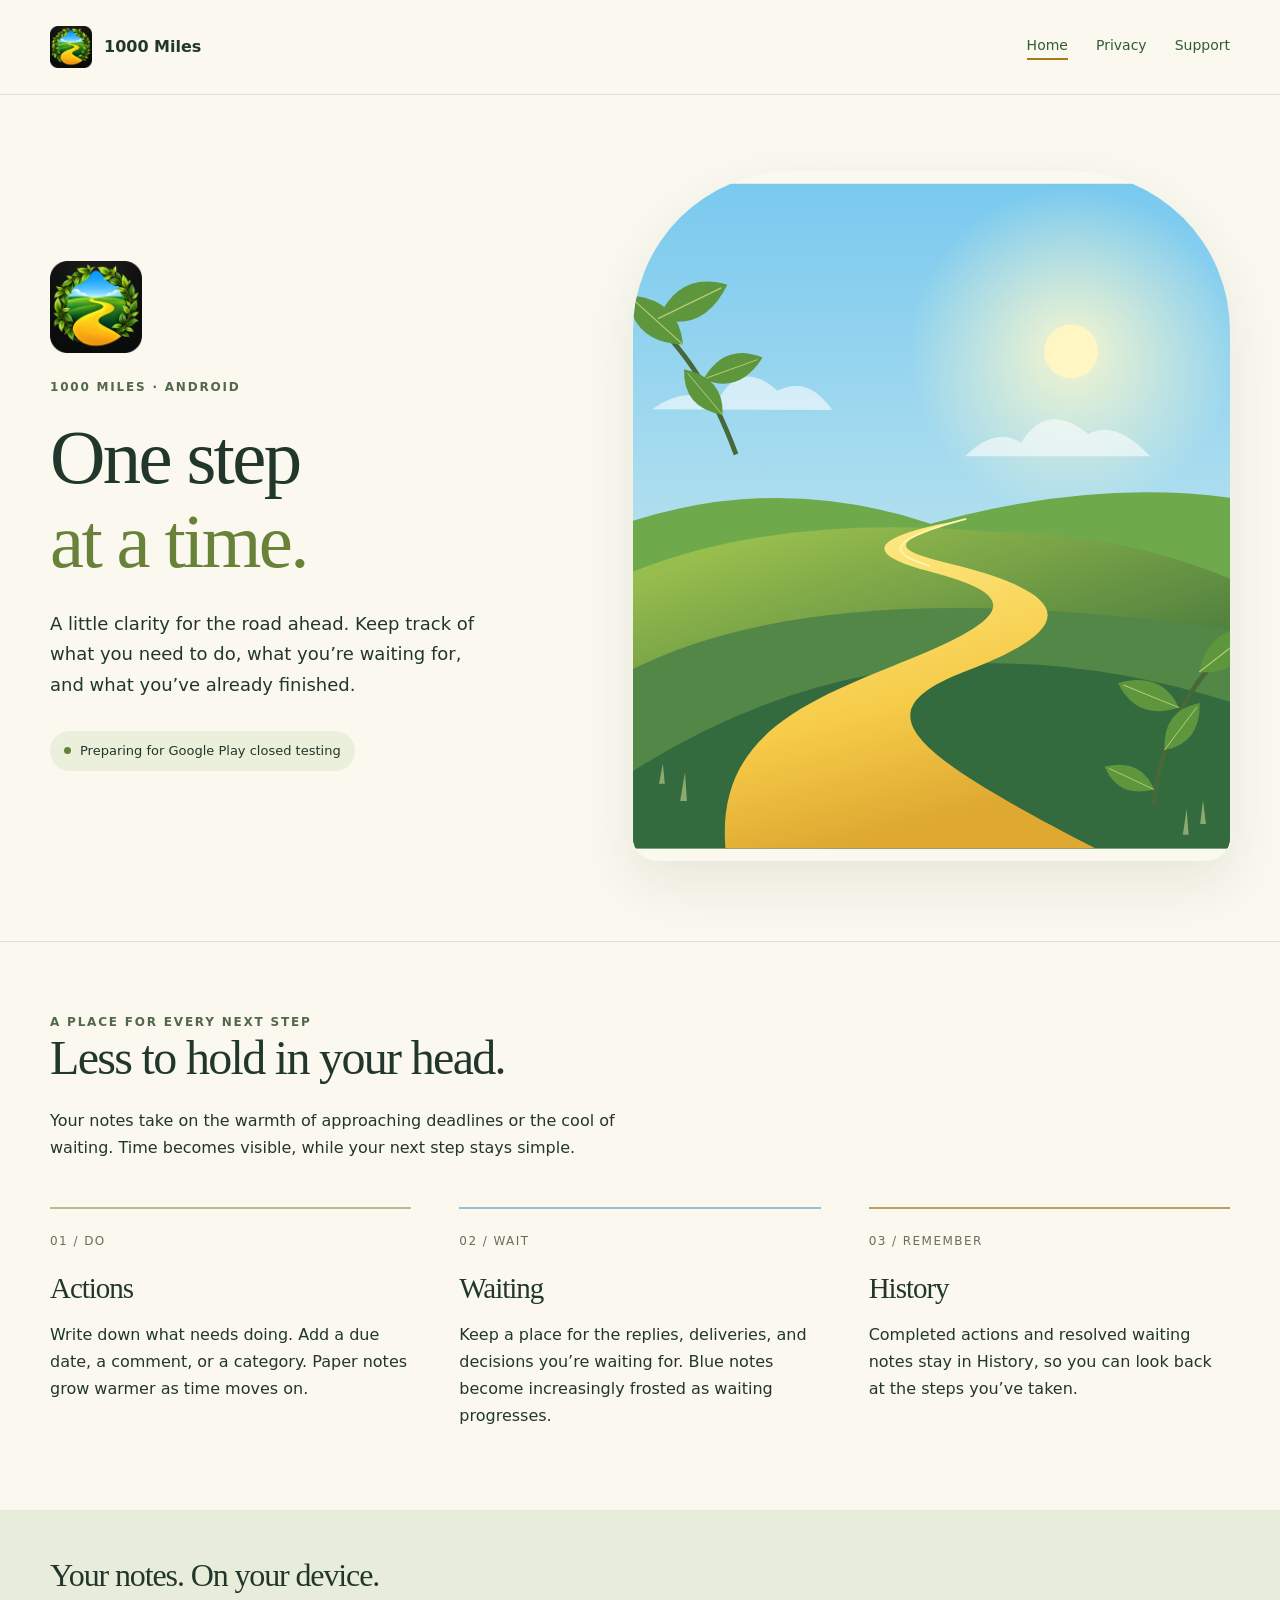
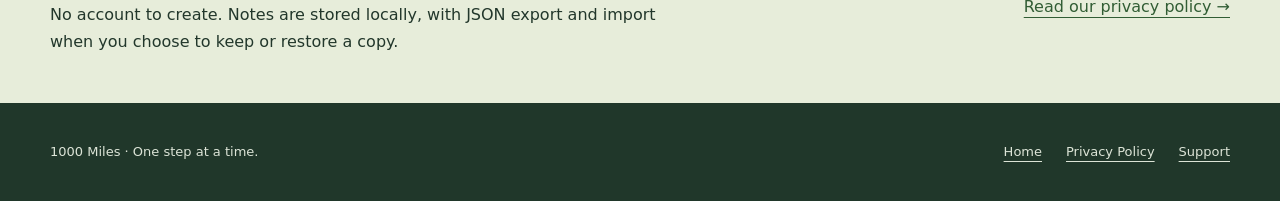
==== index.html @ 6e6190ce "Create 1000 Miles public website and privacy policy" ====
<!doctype html><html lang="en"><head><meta charset="utf-8"><meta name="viewport" content="width=device-width, initial-scale=1"><title>1000 Miles — One step at a time.</title><meta name="description" content="A calm Android app for your actions, the things you are waiting for, and the steps you have completed."><meta name="theme-color" content="#20372a"><link rel="canonical" href="https://sergeysolosin1979-prog.github.io/1000-miles-site/"><link rel="icon" href="assets/icon.png" type="image/png"><link rel="stylesheet" href="assets/site.css"></head><body><a class="skip" href="#main">Skip to content</a><header><div class="wrap"><a class="brand" href="index.html"><img src="assets/icon.png" alt="" width="42" height="42">1000 Miles</a><nav aria-label="Main navigation"><a href="index.html" aria-current="page">Home</a><a href="privacy.html">Privacy</a><a href="support.html">Support</a></nav></div></header><main id="main"><div class="wrap hero"><div><img class="hero-icon" src="assets/icon.png" width="92" height="92" alt="1000 Miles app icon: a golden road through green fields, framed by leaves"><div class="eyebrow">1000 Miles · Android</div><h1>One step<br><em>at a time.</em></h1><p>A little clarity for the road ahead. Keep track of what you need to do, what you’re waiting for, and what you’ve already finished.</p><span class="status">Preparing for Google Play closed testing</span></div><img class="scene" src="assets/journey.svg" width="620" height="690" alt="A winding golden road through green summer fields under a sunny blue sky"></div><section class="journey"><div class="wrap"><div class="section-intro"><div class="eyebrow">A place for every next step</div><h2>Less to hold in your head.</h2><p>Your notes take on the warmth of approaching deadlines or the cool of waiting. Time becomes visible, while your next step stays simple.</p></div><div class="steps"><article class="step"><div class="number">01 / DO</div><h3>Actions</h3><p>Write down what needs doing. Add a due date, a comment, or a category. Paper notes grow warmer as time moves on.</p></article><article class="step"><div class="number">02 / WAIT</div><h3>Waiting</h3><p>Keep a place for the replies, deliveries, and decisions you’re waiting for. Blue notes become increasingly frosted as waiting progresses.</p></article><article class="step"><div class="number">03 / REMEMBER</div><h3>History</h3><p>Completed actions and resolved waiting notes stay in History, so you can look back at the steps you’ve taken.</p></article></div></div></section><section class="quiet"><div class="wrap"><div><h2>Your notes. On your device.</h2><p>No account to create. Notes are stored locally, with JSON export and import when you choose to keep or restore a copy.</p></div><a href="privacy.html">Read our privacy policy →</a></div></section></main><footer class="footer"><div class="wrap"><p>1000 Miles · One step at a time.</p><div class="footer-links"><a href="index.html">Home</a><a href="privacy.html">Privacy Policy</a><a href="support.html">Support</a></div></div></footer></body></html>
---- assets/site.css ----
*{box-sizing:border-box}html{scroll-behavior:smooth}body{margin:0;color:#22372b;background:#faf8ef;font-family:system-ui,-apple-system,BlinkMacSystemFont,"Segoe UI",sans-serif;line-height:1.7}a{color:#315d34;text-underline-offset:5px}a:hover{color:#704b0c}a:focus-visible{outline:3px solid #a26916;outline-offset:5px}.wrap{width:min(1180px,calc(100% - 48px));margin:auto}.skip{position:absolute;top:-100px;background:white;padding:12px}.skip:focus{top:0;z-index:10}header{padding:26px 0;border-bottom:1px solid #dce1d0}header .wrap{display:flex;align-items:center;justify-content:space-between;gap:20px}.brand{display:flex;align-items:center;gap:12px;text-decoration:none;font-weight:650;color:#22372b;white-space:nowrap}.brand img{width:42px;height:42px}nav{display:flex;gap:28px}nav a{text-decoration:none;font-size:14px}nav a[aria-current=page]{border-bottom:2px solid #a77a15}h1,h2,h3{font-family:Georgia,"Times New Roman",serif;font-weight:400;line-height:1.1;letter-spacing:-.035em}h1{font-size:clamp(48px,6vw,82px);margin:18px 0 24px}h2{font-size:clamp(34px,4vw,48px);margin:0 0 22px}h3{font-size:29px;margin:0 0 12px}.eyebrow{font-size:12px;letter-spacing:.15em;text-transform:uppercase;font-weight:650;color:#526849}.hero{display:grid;grid-template-columns:1fr 1.15fr;align-items:center;gap:64px;padding:76px 0 80px}.hero p{max-width:430px;font-size:18px}.hero-icon{width:92px;height:92px;display:block;margin-bottom:24px}.hero h1 em{font-style:normal;color:#698239}.scene{width:100%;display:block;border-radius:160px 160px 24px 24px;box-shadow:0 22px 55px #29472b18}.status{display:inline-flex;align-items:center;gap:9px;font-size:13px;background:#eaf0db;padding:9px 14px;border-radius:30px;margin-top:12px}.status:before{content:"";width:7px;height:7px;border-radius:50%;background:#63813c}.journey{padding:70px 0 80px;border-top:1px solid #dce1d0}.section-intro{max-width:580px;margin-bottom:45px}.steps{display:grid;grid-template-columns:repeat(3,1fr);gap:48px}.step{border-top:2px solid #b3be91;padding-top:22px}.step:nth-child(2){border-color:#9bbfd0}.step:nth-child(3){border-color:#bf9e66}.number{font-size:12px;letter-spacing:.12em;color:#66715c;margin-bottom:22px}.step p{margin-bottom:0}.quiet{background:#e7edda;padding:48px 0}.quiet .wrap{display:flex;justify-content:space-between;align-items:center;gap:36px}.quiet h2{font-size:32px;margin:0 0 8px}.quiet p{margin:0;max-width:620px}.quiet a{white-space:nowrap}.page-title{padding:58px 0 38px;background:linear-gradient(120deg,#edf2df,#e8f3f7);border-bottom:1px solid #dce1d0}.page-title h1{font-size:clamp(44px,6vw,64px);margin-bottom:16px}.page-title p{max-width:660px}.document{max-width:780px;padding:48px 0 70px}.document h2{font-size:29px;margin:40px 0 14px}.document h2:first-child{margin-top:0}.document p{margin:0 0 18px}.document li{margin:8px 0}.button{display:inline-block;border-radius:6px;background:#2d5033;color:#fff;text-decoration:none;padding:13px 23px;margin:10px 0 20px}.button:hover{background:#456d3d;color:white}.notice{border-left:3px solid #bc8b25;padding:16px 22px;background:#f0ecd9}.footer{background:#20372a;color:#dce4d7;padding:38px 0}.footer .wrap{display:flex;justify-content:space-between;gap:24px}.footer p{margin:0;font-size:13px}.footer a{color:#dce4d7;font-size:13px}.footer-links{display:flex;gap:24px}@media(max-width:850px){.hero{gap:35px;padding:48px 0}.steps{gap:25px}.hero h1{font-size:55px}}@media(max-width:620px){.wrap{width:calc(100% - 36px)}header{padding:18px 0}header .wrap{gap:14px;flex-wrap:wrap}nav{gap:22px}.brand{font-size:16px}.brand img{width:34px;height:34px}.hero{grid-template-columns:1fr;gap:30px;padding:38px 0 48px}.hero h1{font-size:55px}.hero-icon{width:72px;height:72px}.hero p{font-size:17px}.scene{max-height:410px;object-fit:cover;object-position:center}.steps{grid-template-columns:1fr;gap:34px}.journey{padding:46px 0}.quiet .wrap,.footer .wrap{display:block}.quiet a{display:inline-block;margin-top:20px}.footer-links{margin-top:20px}.page-title{padding:35px 0 22px}.document{padding-top:32px}.document h2{font-size:27px}}@media(prefers-reduced-motion:reduce){html{scroll-behavior:auto}}
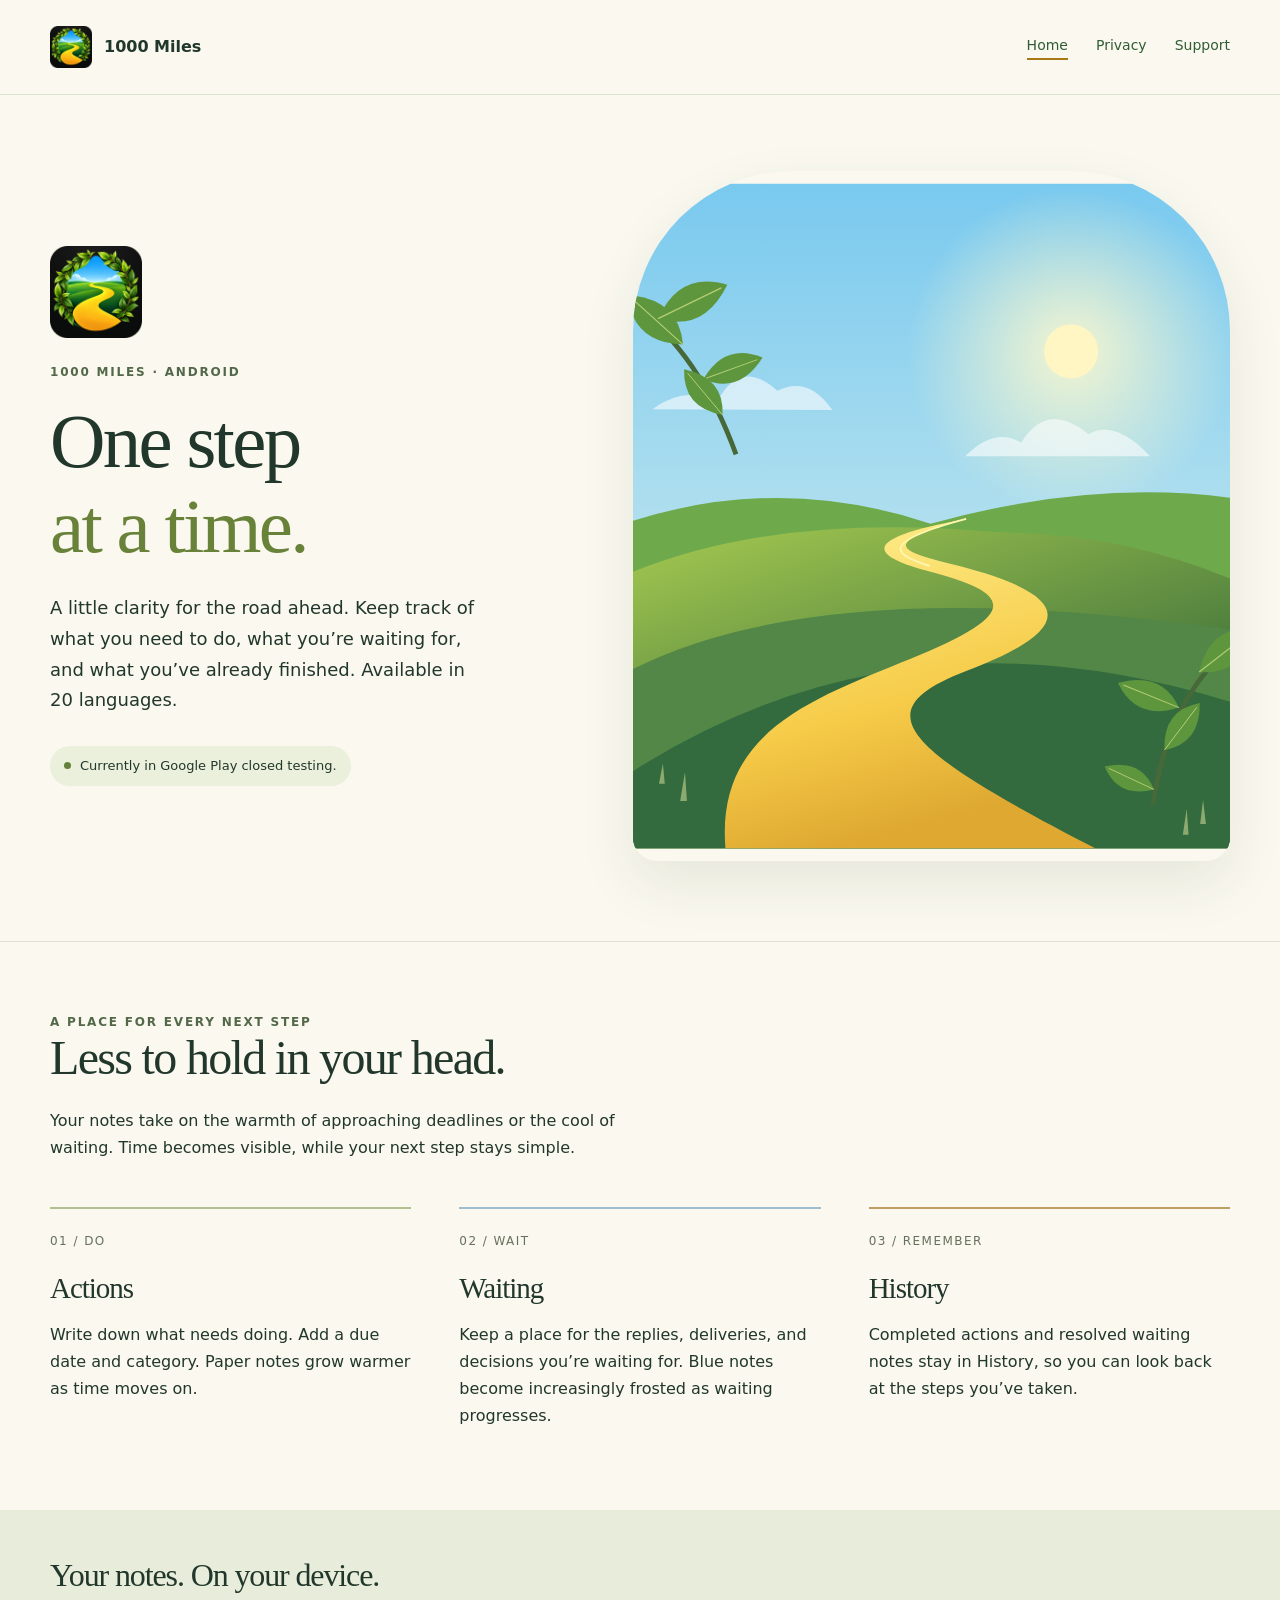
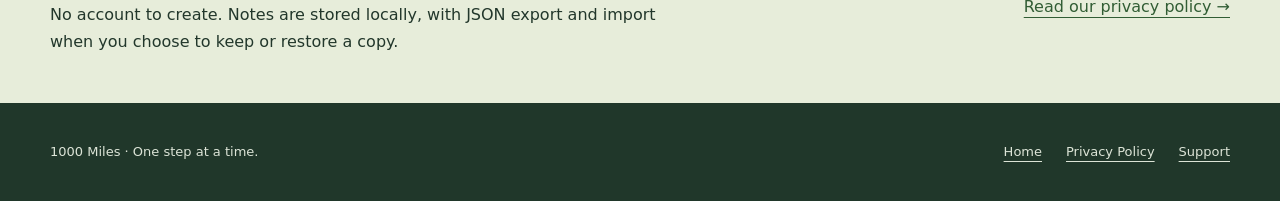
==== commit e2863007: "Update site for external closed testing" ====
--- a/index.html
+++ b/index.html
@@ -1 +1 @@
-<!doctype html><html lang="en"><head><meta charset="utf-8"><meta name="viewport" content="width=device-width, initial-scale=1"><title>1000 Miles — One step at a time.</title><meta name="description" content="A calm Android app for your actions, the things you are waiting for, and the steps you have completed."><meta name="theme-color" content="#20372a"><link rel="canonical" href="https://sergeysolosin1979-prog.github.io/1000-miles-site/"><link rel="icon" href="assets/icon.png" type="image/png"><link rel="stylesheet" href="assets/site.css"></head><body><a class="skip" href="#main">Skip to content</a><header><div class="wrap"><a class="brand" href="index.html"><img src="assets/icon.png" alt="" width="42" height="42">1000 Miles</a><nav aria-label="Main navigation"><a href="index.html" aria-current="page">Home</a><a href="privacy.html">Privacy</a><a href="support.html">Support</a></nav></div></header><main id="main"><div class="wrap hero"><div><img class="hero-icon" src="assets/icon.png" width="92" height="92" alt="1000 Miles app icon: a golden road through green fields, framed by leaves"><div class="eyebrow">1000 Miles · Android</div><h1>One step<br><em>at a time.</em></h1><p>A little clarity for the road ahead. Keep track of what you need to do, what you’re waiting for, and what you’ve already finished.</p><span class="status">Preparing for Google Play closed testing</span></div><img class="scene" src="assets/journey.svg" width="620" height="690" alt="A winding golden road through green summer fields under a sunny blue sky"></div><section class="journey"><div class="wrap"><div class="section-intro"><div class="eyebrow">A place for every next step</div><h2>Less to hold in your head.</h2><p>Your notes take on the warmth of approaching deadlines or the cool of waiting. Time becomes visible, while your next step stays simple.</p></div><div class="steps"><article class="step"><div class="number">01 / DO</div><h3>Actions</h3><p>Write down what needs doing. Add a due date, a comment, or a category. Paper notes grow warmer as time moves on.</p></article><article class="step"><div class="number">02 / WAIT</div><h3>Waiting</h3><p>Keep a place for the replies, deliveries, and decisions you’re waiting for. Blue notes become increasingly frosted as waiting progresses.</p></article><article class="step"><div class="number">03 / REMEMBER</div><h3>History</h3><p>Completed actions and resolved waiting notes stay in History, so you can look back at the steps you’ve taken.</p></article></div></div></section><section class="quiet"><div class="wrap"><div><h2>Your notes. On your device.</h2><p>No account to create. Notes are stored locally, with JSON export and import when you choose to keep or restore a copy.</p></div><a href="privacy.html">Read our privacy policy →</a></div></section></main><footer class="footer"><div class="wrap"><p>1000 Miles · One step at a time.</p><div class="footer-links"><a href="index.html">Home</a><a href="privacy.html">Privacy Policy</a><a href="support.html">Support</a></div></div></footer></body></html>+<!doctype html><html lang="en"><head><meta charset="utf-8"><meta name="viewport" content="width=device-width, initial-scale=1"><title>1000 Miles — One step at a time.</title><meta name="description" content="A calm Android app for your actions, the things you are waiting for, and the steps you have completed."><meta name="theme-color" content="#20372a"><link rel="canonical" href="https://sergeysolosin1979-prog.github.io/1000-miles-site/"><link rel="icon" href="assets/icon.png" type="image/png"><link rel="stylesheet" href="assets/site.css"></head><body><a class="skip" href="#main">Skip to content</a><header><div class="wrap"><a class="brand" href="index.html"><img src="assets/icon.png" alt="" width="42" height="42">1000 Miles</a><nav aria-label="Main navigation"><a href="index.html" aria-current="page">Home</a><a href="privacy.html">Privacy</a><a href="support.html">Support</a></nav></div></header><main id="main"><div class="wrap hero"><div><img class="hero-icon" src="assets/icon.png" width="92" height="92" alt="1000 Miles app icon: a golden road through green fields, framed by leaves"><div class="eyebrow">1000 Miles · Android</div><h1>One step<br><em>at a time.</em></h1><p>A little clarity for the road ahead. Keep track of what you need to do, what you’re waiting for, and what you’ve already finished. Available in 20 languages.</p><span class="status">Currently in Google Play closed testing.</span></div><img class="scene" src="assets/journey.svg" width="620" height="690" alt="A winding golden road through green summer fields under a sunny blue sky"></div><section class="journey"><div class="wrap"><div class="section-intro"><div class="eyebrow">A place for every next step</div><h2>Less to hold in your head.</h2><p>Your notes take on the warmth of approaching deadlines or the cool of waiting. Time becomes visible, while your next step stays simple.</p></div><div class="steps"><article class="step"><div class="number">01 / DO</div><h3>Actions</h3><p>Write down what needs doing. Add a due date and category. Paper notes grow warmer as time moves on.</p></article><article class="step"><div class="number">02 / WAIT</div><h3>Waiting</h3><p>Keep a place for the replies, deliveries, and decisions you’re waiting for. Blue notes become increasingly frosted as waiting progresses.</p></article><article class="step"><div class="number">03 / REMEMBER</div><h3>History</h3><p>Completed actions and resolved waiting notes stay in History, so you can look back at the steps you’ve taken.</p></article></div></div></section><section class="quiet"><div class="wrap"><div><h2>Your notes. On your device.</h2><p>No account to create. Notes are stored locally, with JSON export and import when you choose to keep or restore a copy.</p></div><a href="privacy.html">Read our privacy policy →</a></div></section></main><footer class="footer"><div class="wrap"><p>1000 Miles · One step at a time.</p><div class="footer-links"><a href="index.html">Home</a><a href="privacy.html">Privacy Policy</a><a href="support.html">Support</a></div></div></footer></body></html>
